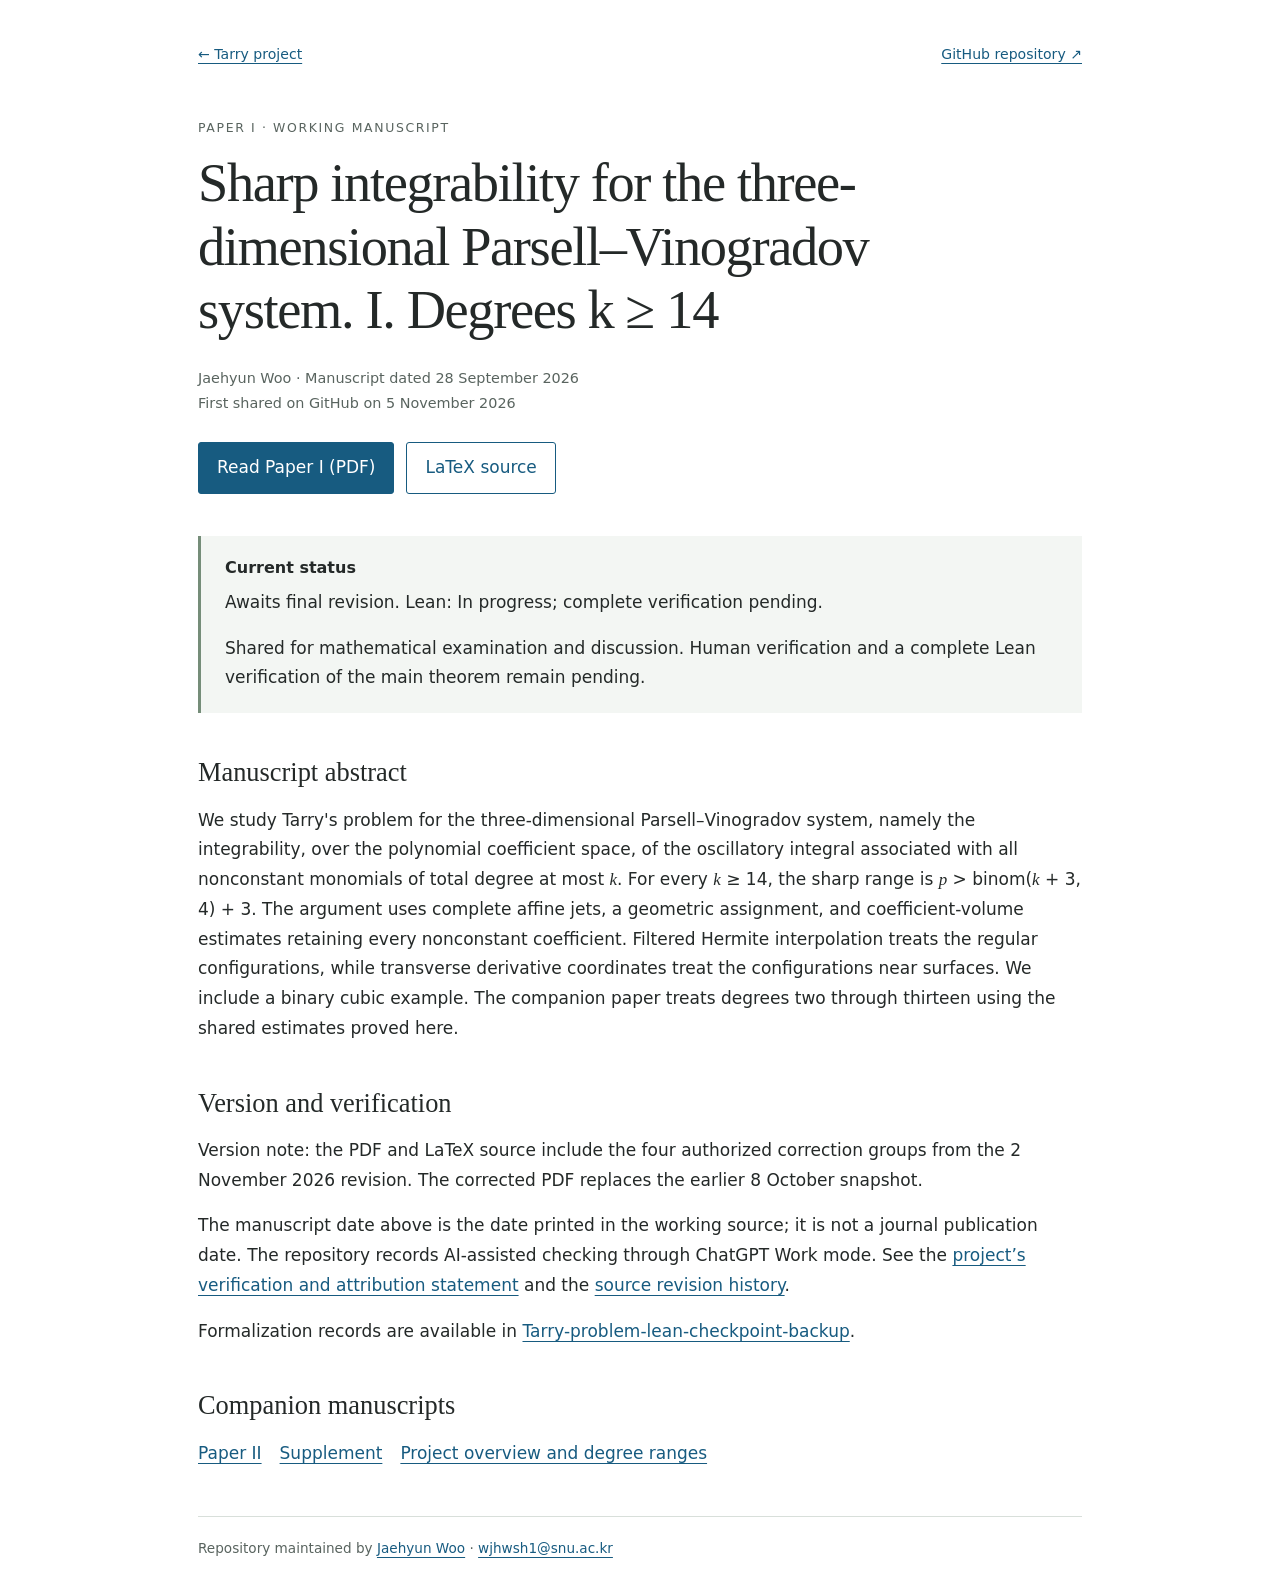
==== paper-i.html @ b6210d12 "Publish searchable Tarry project website and manuscript landing pages" ====
<!doctype html>
<html lang="en">
<head>
  <meta charset="utf-8">
  <meta name="viewport" content="width=device-width, initial-scale=1">
  <title>Sharp integrability for the three-dimensional Parsell–Vinogradov system. I. Degrees k ≥ 14</title>
  <meta name="description" content="Paper I in the three-dimensional Tarry project. Awaits final revision. In progress; complete verification pending.">
  <link rel="canonical" href="https://jaehwoo.github.io/3-dimensional-Tarry-s-problem/paper-i.html">
  <meta name="citation_title" content="Sharp integrability for the three-dimensional Parsell–Vinogradov system. I. Degrees k ≥ 14">
  <meta name="citation_author" content="Jaehyun Woo">
  <meta name="citation_publication_date" content="2026/09/28">
  <meta name="citation_pdf_url" content="https://jaehwoo.github.io/3-dimensional-Tarry-s-problem/Complete_Affine_Jets_I.pdf">
  <meta property="og:type" content="article">
  <meta property="og:title" content="Sharp integrability for the three-dimensional Parsell–Vinogradov system. I. Degrees k ≥ 14">
  <meta property="og:description" content="Paper I in the three-dimensional Tarry project. Awaits final revision. In progress; complete verification pending.">
  <meta property="og:url" content="https://jaehwoo.github.io/3-dimensional-Tarry-s-problem/paper-i.html">
  <link rel="stylesheet" href="style.css">
  <script type="application/ld+json">{"@context": "https://schema.org", "@type": "ScholarlyArticle", "headline": "Sharp integrability for the three-dimensional Parsell–Vinogradov system. I. Degrees k ≥ 14", "url": "https://jaehwoo.github.io/3-dimensional-Tarry-s-problem/paper-i.html", "description": "Paper I in the three-dimensional Tarry project. Awaits final revision. In progress; complete verification pending.", "dateCreated": "2026-09-28", "inLanguage": "en", "creativeWorkStatus": "Working manuscript; verification and revision pending", "encoding": {"@type": "MediaObject", "contentUrl": "https://jaehwoo.github.io/3-dimensional-Tarry-s-problem/Complete_Affine_Jets_I.pdf", "encodingFormat": "application/pdf"}, "isPartOf": {"@type": "CollectionPage", "url": "https://jaehwoo.github.io/3-dimensional-Tarry-s-problem/"}, "author": {"@type": "Person", "name": "Jaehyun Woo"}}</script>
</head>
<body>
  <a class="skip-link" href="#main">Skip to content</a>
  <div class="page">
    <header>
      <div class="topline"><a href="./">← Tarry project</a><a href="https://github.com/jaehwoo/3-dimensional-Tarry-s-problem">GitHub repository ↗</a></div>
      <p class="eyebrow">Paper I · Working manuscript</p>
      <h1>Sharp integrability for the three-dimensional Parsell–Vinogradov system. I. Degrees k ≥ 14</h1>
      <p class="byline">Jaehyun Woo · Manuscript dated 28 September 2026<br>First shared on GitHub on 5 November 2026</p>
    </header>
    <main id="main">
      <div class="downloads"><a class="button primary" href="Complete_Affine_Jets_I.pdf">Read Paper I (PDF)</a><a class="button" href="Complete_Affine_Jets_I.tex">LaTeX source</a></div>
      <section class="status" aria-labelledby="status-heading"><h2 id="status-heading">Current status</h2><p>Awaits final revision. Lean: In progress; complete verification pending.</p><p>Shared for mathematical examination and discussion. Human verification and a complete Lean verification of the main theorem remain pending.</p></section>
      <section aria-labelledby="abstract-heading"><h2 id="abstract-heading">Manuscript abstract</h2><p>We study Tarry&#x27;s problem for the three-dimensional Parsell–Vinogradov system, namely the integrability, over the polynomial coefficient space, of the oscillatory integral associated with all nonconstant monomials of total degree at most <var>k</var>. For every <var>k</var> ≥ 14, the sharp range is <var>p</var> &gt; binom(<var>k</var> + 3, 4) + 3. The argument uses complete affine jets, a geometric assignment, and coefficient-volume estimates retaining every nonconstant coefficient. Filtered Hermite interpolation treats the regular configurations, while transverse derivative coordinates treat the configurations near surfaces. We include a binary cubic example. The companion paper treats degrees two through thirteen using the shared estimates proved here.</p></section>
      <section aria-labelledby="version-heading"><h2 id="version-heading">Version and verification</h2><p>Version note: the PDF and LaTeX source include the four authorized correction groups from the 2 November 2026 revision. The corrected PDF replaces the earlier 8 October snapshot.</p><p>The manuscript date above is the date printed in the working source; it is not a journal publication date. The repository records AI-assisted checking through ChatGPT Work mode. See the <a href="./#verification">project’s verification and attribution statement</a> and the <a href="https://github.com/jaehwoo/3-dimensional-Tarry-s-problem/commits/main/Complete_Affine_Jets_I.tex">source revision history</a>.</p><p>Formalization records are available in <a href="https://github.com/jaehwoo/Tarry-problem-lean-checkpoint-backup">Tarry-problem-lean-checkpoint-backup</a>.</p></section>
      <section aria-labelledby="related-heading"><h2 id="related-heading">Companion manuscripts</h2><div class="links"><a href="paper-ii.html">Paper II</a><a href="supplement.html">Supplement</a><a href="./">Project overview and degree ranges</a></div></section>
    </main>
    <footer>Repository maintained by <a href="https://jaehwoo.github.io/">Jaehyun Woo</a> · <a href="mailto:wjhwsh1@snu.ac.kr">wjhwsh1@snu.ac.kr</a></footer>
  </div>
</body>
</html>
---- style.css ----
:root { color-scheme: light; --ink: #242928; --muted: #59645f; --link: #175b80; --line: #d8dfda; --paper: #fff; --wash: #f3f6f3; }
* { box-sizing: border-box; }
html { scroll-behavior: smooth; }
body { margin: 0; color: var(--ink); background: var(--paper); font: 17px/1.75 system-ui, -apple-system, BlinkMacSystemFont, "Segoe UI", sans-serif; }
.page { width: min(100%, 940px); margin: 0 auto; padding: 42px 28px 32px; }
a { color: var(--link); text-underline-offset: 4px; text-decoration-thickness: 1px; overflow-wrap: anywhere; }
a:hover { text-decoration-thickness: 2px; }
a:focus-visible { outline: 2px solid var(--link); outline-offset: 5px; }
.skip-link { position: absolute; top: -100px; left: 16px; background: white; padding: 8px 14px; }
.skip-link:focus { top: 8px; }
.topline { display: flex; justify-content: space-between; flex-wrap: wrap; gap: 8px 24px; margin-bottom: 50px; font-size: .88rem; }
.eyebrow { color: var(--muted); font-size: .78rem; letter-spacing: .13em; text-transform: uppercase; margin: 0 0 14px; }
h1 { margin: 0 0 24px; font: 500 clamp(2rem, 5.6vw, 3.4rem)/1.16 Georgia, "Times New Roman", serif; letter-spacing: -.025em; max-width: 850px; text-wrap: balance; }
h2 { margin: 0 0 16px; font: 500 1.65rem/1.3 Georgia, "Times New Roman", serif; }
h3 { margin: 0 0 7px; font-size: 1rem; }
p { margin: 0 0 16px; }
.lead { font-size: 1.13rem; max-width: 760px; }
.muted, .byline { color: var(--muted); }
.byline { font-size: .9rem; }
nav { display: flex; flex-wrap: wrap; gap: 8px 25px; padding: 20px 0; margin-top: 28px; border-top: 1px solid var(--line); border-bottom: 1px solid var(--line); font-size: .92rem; }
section { margin-top: 42px; scroll-margin-top: 20px; }
.status { border-left: 3px solid #758d79; background: var(--wash); padding: 20px 24px; }
.status p:last-child { margin: 0; }
.status h2 { font: 650 1rem/1.5 system-ui, sans-serif; margin-bottom: 8px; }
.equation { text-align: center; padding: 18px 12px; margin: 22px 0; border-top: 1px solid var(--line); border-bottom: 1px solid var(--line); font-size: clamp(1rem, 3vw, 1.4rem); overflow-x: auto; }
math { font-family: "STIX Two Math", "Cambria Math", math; }
var { font-family: Georgia, "Times New Roman", serif; }
.table-wrap { overflow-x: auto; }
table { width: 100%; border-collapse: collapse; font-size: .92rem; text-align: left; }
caption { text-align: left; margin-bottom: 12px; color: var(--muted); }
th, td { padding: 15px 14px 15px 0; vertical-align: top; border-bottom: 1px solid var(--line); }
thead th { font-size: .78rem; text-transform: uppercase; letter-spacing: .07em; color: var(--muted); }
tbody th { min-width: 115px; }
td:last-child { min-width: 155px; }
.links { display: flex; flex-wrap: wrap; gap: 7px 18px; margin-top: 10px; }
.downloads { display: flex; flex-wrap: wrap; gap: 12px; margin: 26px 0; }
.button { padding: 10px 18px; border: 1px solid var(--link); border-radius: 3px; text-decoration: none; }
.button.primary { color: white; background: var(--link); }
.button:hover { box-shadow: 0 0 0 1px var(--link); }
.roadmap { padding-left: 24px; }
.roadmap li { padding: 0 0 14px 7px; }
footer { margin-top: 48px; padding-top: 20px; border-top: 1px solid var(--line); font-size: .85rem; color: var(--muted); }
@media (max-width: 550px) { .page { padding: 26px 20px; } .topline { margin-bottom: 34px; } section { margin-top: 32px; } .status { padding: 16px 18px; } }
@media (prefers-reduced-motion: reduce) { html { scroll-behavior: auto; } }
@media print { nav, .topline, .skip-link { display: none; } .page { width: auto; padding: 0; } section { break-inside: avoid; } }
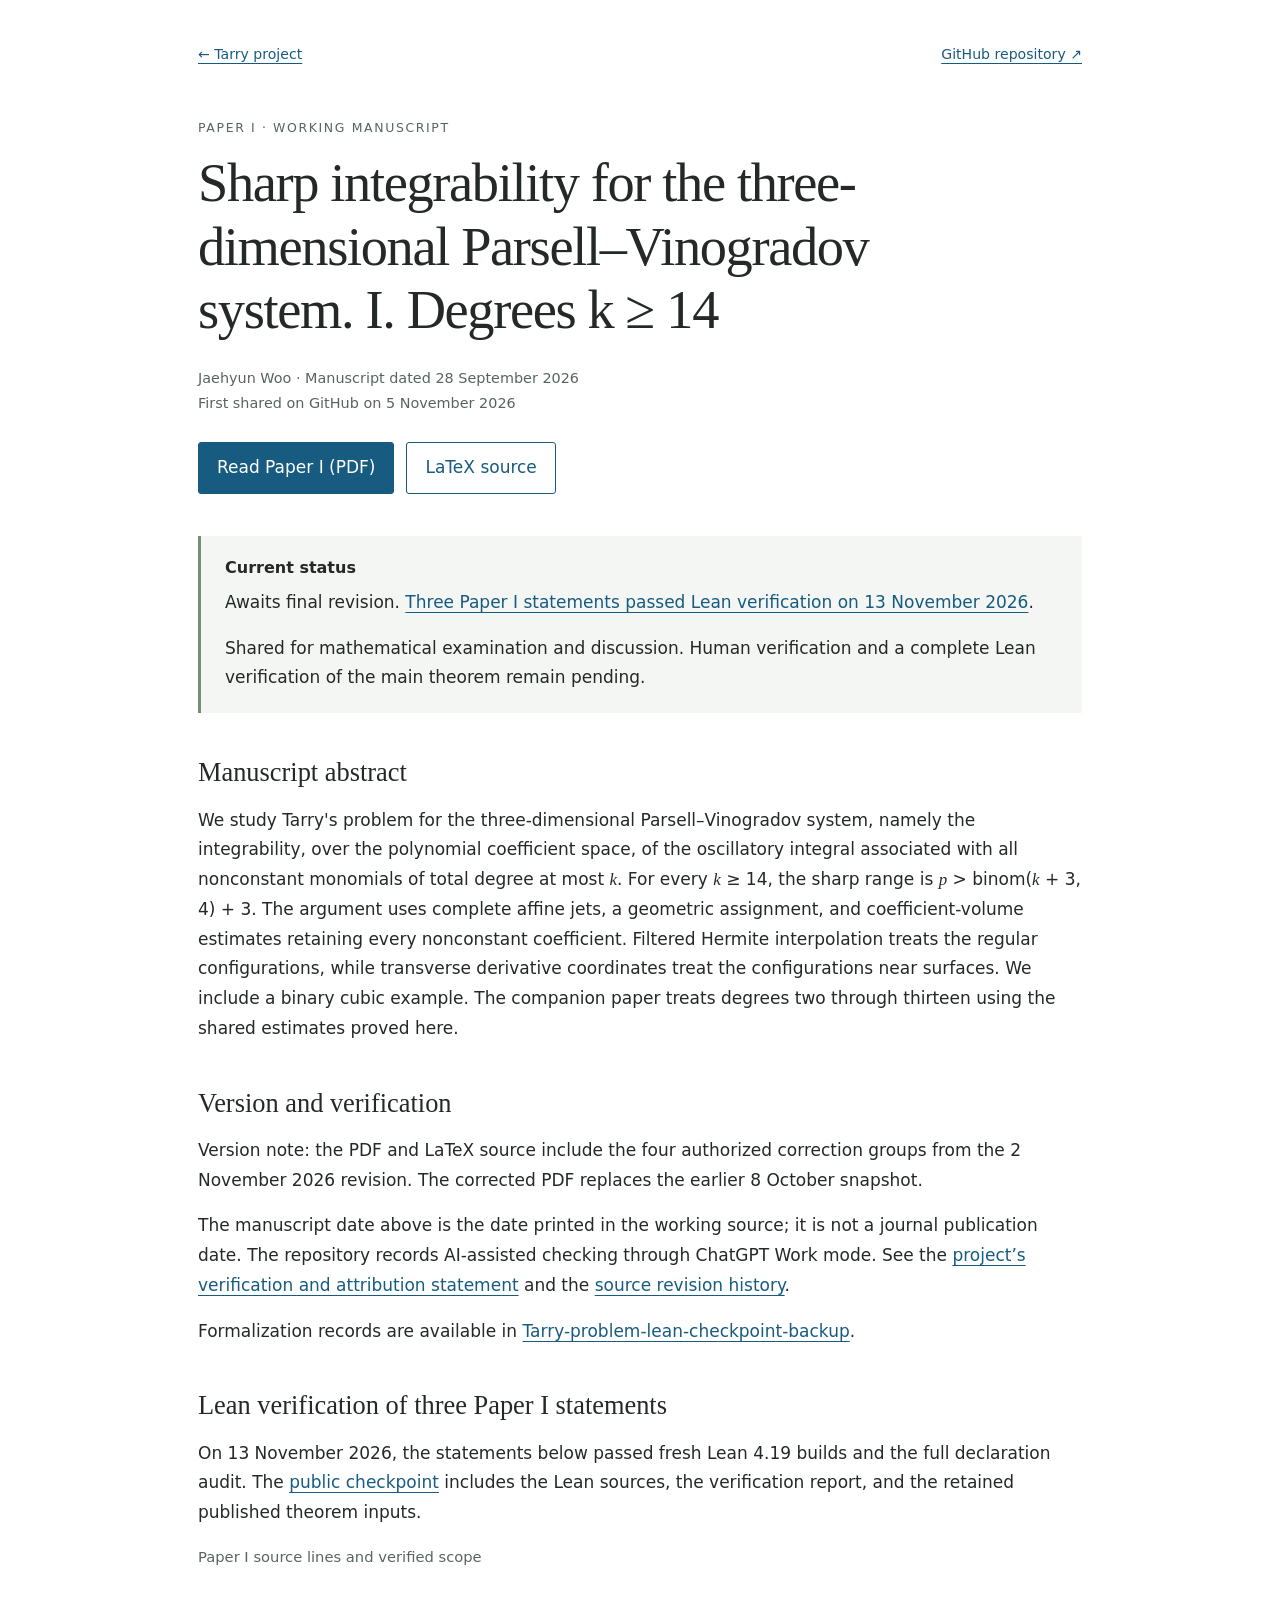
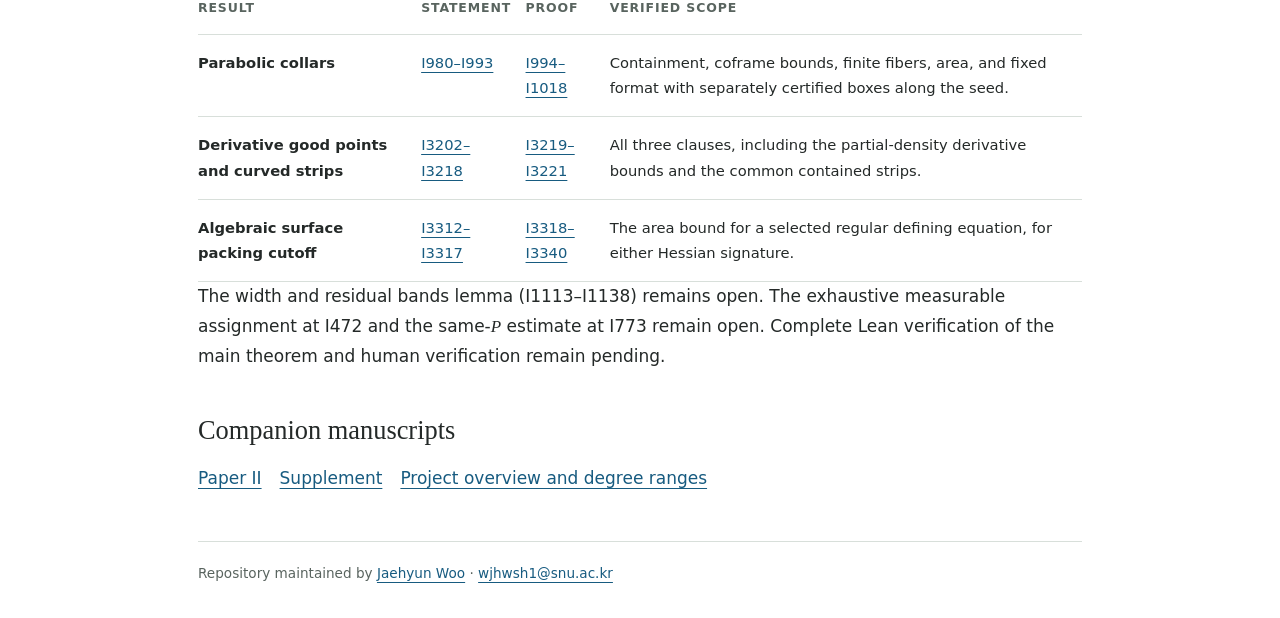
==== commit 97daf4ed: "Record three verified Paper I statements on the project site" ====
--- a/paper-i.html
+++ b/paper-i.html
@@ -28,9 +28,23 @@
     </header>
     <main id="main">
       <div class="downloads"><a class="button primary" href="Complete_Affine_Jets_I.pdf">Read Paper I (PDF)</a><a class="button" href="Complete_Affine_Jets_I.tex">LaTeX source</a></div>
-      <section class="status" aria-labelledby="status-heading"><h2 id="status-heading">Current status</h2><p>Awaits final revision. Lean: In progress; complete verification pending.</p><p>Shared for mathematical examination and discussion. Human verification and a complete Lean verification of the main theorem remain pending.</p></section>
+      <section class="status" aria-labelledby="status-heading"><h2 id="status-heading">Current status</h2><p>Awaits final revision. <a href="#lean-verification">Three Paper I statements passed Lean verification on 13 November 2026</a>.</p><p>Shared for mathematical examination and discussion. Human verification and a complete Lean verification of the main theorem remain pending.</p></section>
       <section aria-labelledby="abstract-heading"><h2 id="abstract-heading">Manuscript abstract</h2><p>We study Tarry&#x27;s problem for the three-dimensional Parsell–Vinogradov system, namely the integrability, over the polynomial coefficient space, of the oscillatory integral associated with all nonconstant monomials of total degree at most <var>k</var>. For every <var>k</var> ≥ 14, the sharp range is <var>p</var> &gt; binom(<var>k</var> + 3, 4) + 3. The argument uses complete affine jets, a geometric assignment, and coefficient-volume estimates retaining every nonconstant coefficient. Filtered Hermite interpolation treats the regular configurations, while transverse derivative coordinates treat the configurations near surfaces. We include a binary cubic example. The companion paper treats degrees two through thirteen using the shared estimates proved here.</p></section>
       <section aria-labelledby="version-heading"><h2 id="version-heading">Version and verification</h2><p>Version note: the PDF and LaTeX source include the four authorized correction groups from the 2 November 2026 revision. The corrected PDF replaces the earlier 8 October snapshot.</p><p>The manuscript date above is the date printed in the working source; it is not a journal publication date. The repository records AI-assisted checking through ChatGPT Work mode. See the <a href="./#verification">project’s verification and attribution statement</a> and the <a href="https://github.com/jaehwoo/3-dimensional-Tarry-s-problem/commits/main/Complete_Affine_Jets_I.tex">source revision history</a>.</p><p>Formalization records are available in <a href="https://github.com/jaehwoo/Tarry-problem-lean-checkpoint-backup">Tarry-problem-lean-checkpoint-backup</a>.</p></section>
+      <section id="lean-verification" aria-labelledby="lean-verification-heading">
+        <h2 id="lean-verification-heading">Lean verification of three Paper I statements</h2>
+        <p>On 13 November 2026, the statements below passed fresh Lean 4.19 builds and the full declaration audit. The <a href="https://github.com/jaehwoo/Tarry-problem-lean-checkpoint-backup/tree/main/verification-20261113-second-portfolio">public checkpoint</a> includes the Lean sources, the verification report, and the retained published theorem inputs.</p>
+        <div class="table-wrap"><table>
+          <caption>Paper I source lines and verified scope</caption>
+          <thead><tr><th scope="col">Result</th><th scope="col">Statement</th><th scope="col">Proof</th><th scope="col">Verified scope</th></tr></thead>
+          <tbody>
+            <tr><th scope="row">Parabolic collars</th><td><a href="https://github.com/jaehwoo/3-dimensional-Tarry-s-problem/blob/cc2c28164c36429d4083d4fe07144bb156ad26ed/Complete_Affine_Jets_I.tex#L980-L993">I980–I993</a></td><td><a href="https://github.com/jaehwoo/3-dimensional-Tarry-s-problem/blob/cc2c28164c36429d4083d4fe07144bb156ad26ed/Complete_Affine_Jets_I.tex#L994-L1018">I994–I1018</a></td><td>Containment, coframe bounds, finite fibers, area, and fixed format with separately certified boxes along the seed.</td></tr>
+            <tr><th scope="row">Derivative good points and curved strips</th><td><a href="https://github.com/jaehwoo/3-dimensional-Tarry-s-problem/blob/cc2c28164c36429d4083d4fe07144bb156ad26ed/Complete_Affine_Jets_I.tex#L3202-L3218">I3202–I3218</a></td><td><a href="https://github.com/jaehwoo/3-dimensional-Tarry-s-problem/blob/cc2c28164c36429d4083d4fe07144bb156ad26ed/Complete_Affine_Jets_I.tex#L3219-L3221">I3219–I3221</a></td><td>All three clauses, including the partial-density derivative bounds and the common contained strips.</td></tr>
+            <tr><th scope="row">Algebraic surface packing cutoff</th><td><a href="https://github.com/jaehwoo/3-dimensional-Tarry-s-problem/blob/cc2c28164c36429d4083d4fe07144bb156ad26ed/Complete_Affine_Jets_I.tex#L3312-L3317">I3312–I3317</a></td><td><a href="https://github.com/jaehwoo/3-dimensional-Tarry-s-problem/blob/cc2c28164c36429d4083d4fe07144bb156ad26ed/Complete_Affine_Jets_I.tex#L3318-L3340">I3318–I3340</a></td><td>The area bound for a selected regular defining equation, for either Hessian signature.</td></tr>
+          </tbody>
+        </table></div>
+        <p>The width and residual bands lemma (I1113–I1138) remains open. The exhaustive measurable assignment at I472 and the same-<var>P</var> estimate at I773 remain open. Complete Lean verification of the main theorem and human verification remain pending.</p>
+      </section>
       <section aria-labelledby="related-heading"><h2 id="related-heading">Companion manuscripts</h2><div class="links"><a href="paper-ii.html">Paper II</a><a href="supplement.html">Supplement</a><a href="./">Project overview and degree ranges</a></div></section>
     </main>
     <footer>Repository maintained by <a href="https://jaehwoo.github.io/">Jaehyun Woo</a> · <a href="mailto:wjhwsh1@snu.ac.kr">wjhwsh1@snu.ac.kr</a></footer>
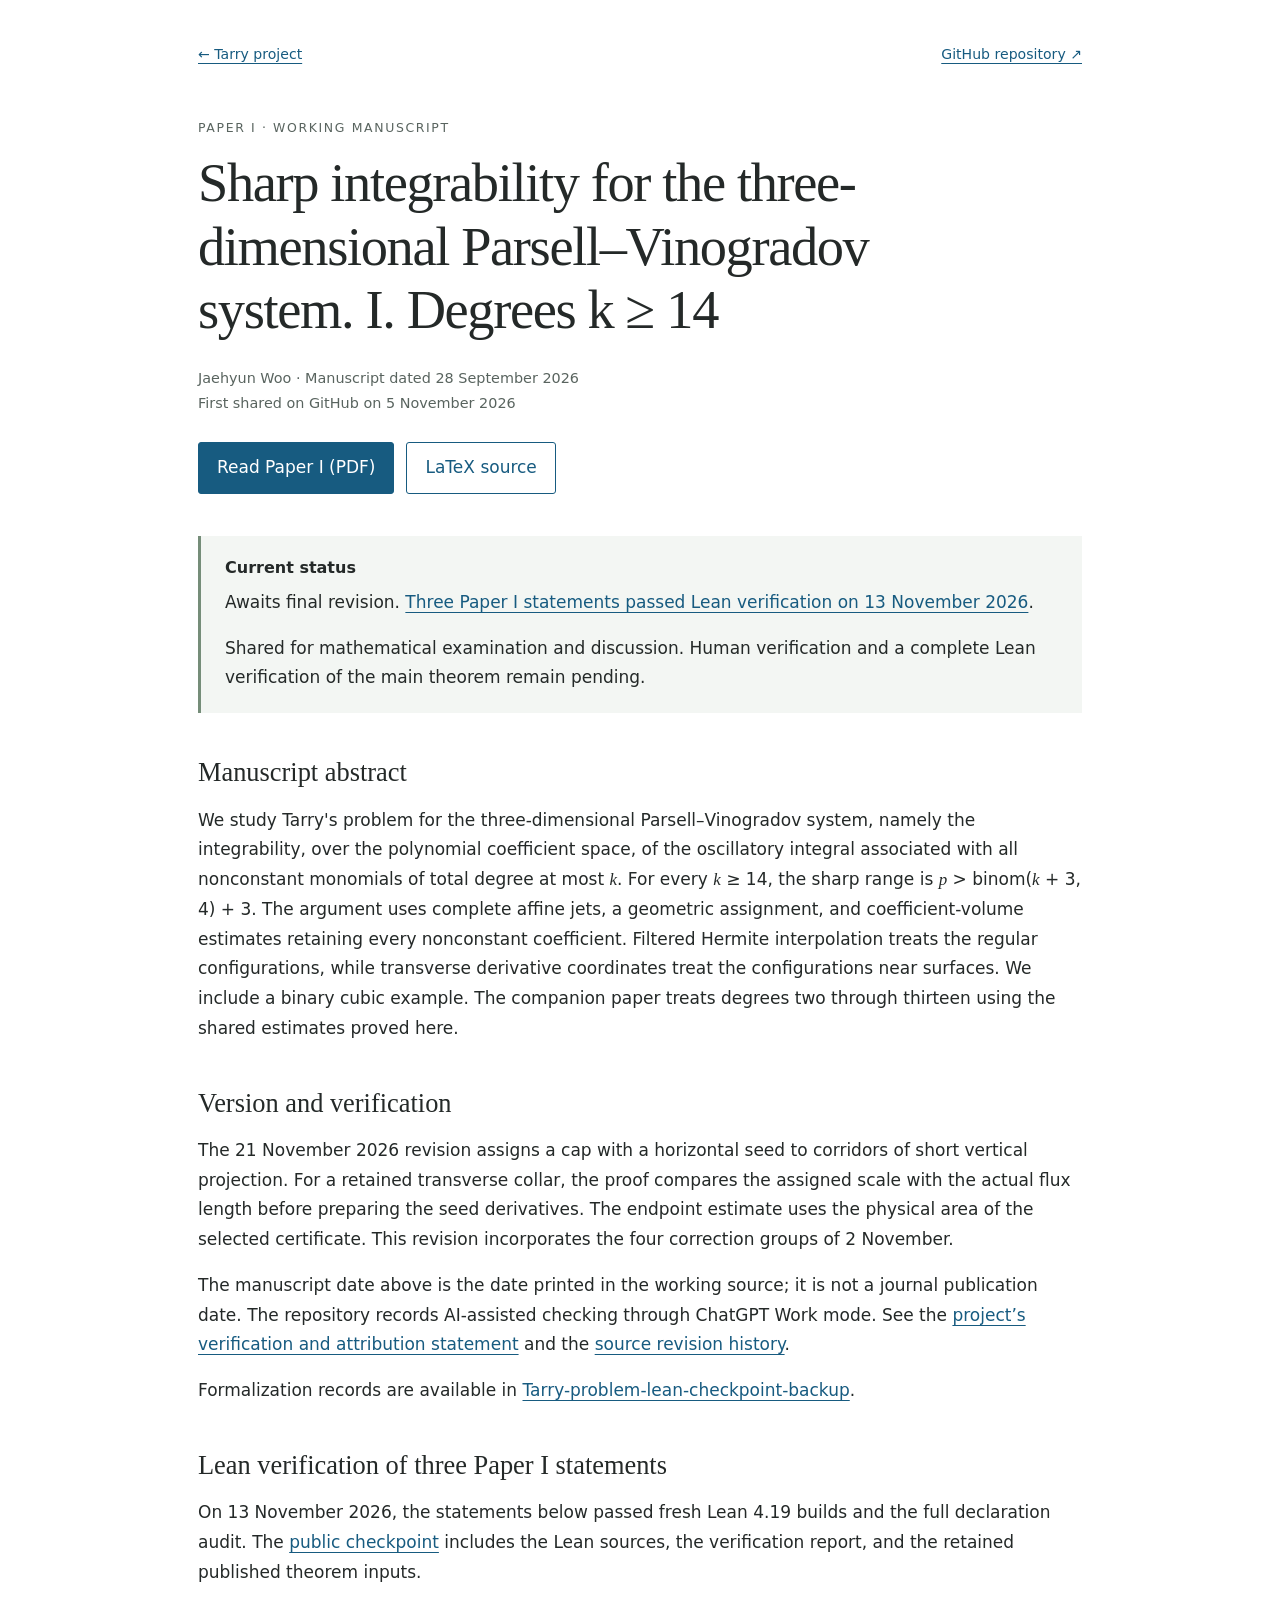
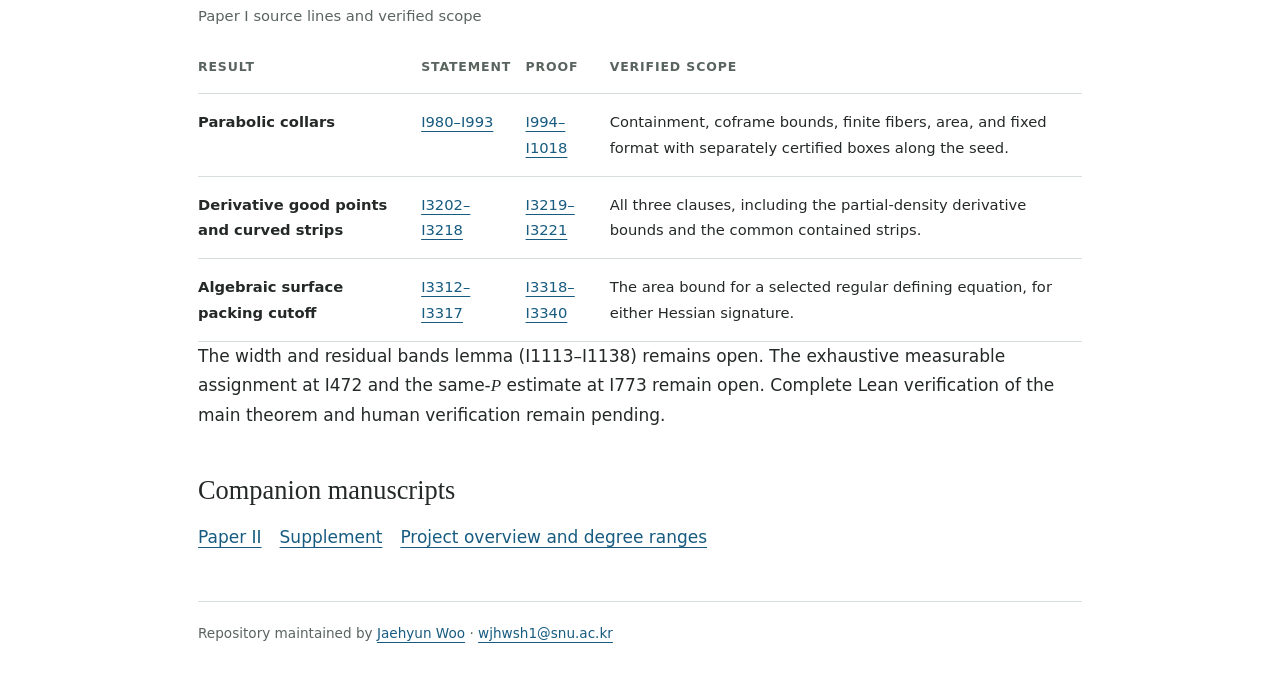
==== commit f960e063: "Use the selected cap or transverse collar in Paper I preparation" ====
--- a/paper-i.html
+++ b/paper-i.html
@@ -30,7 +30,7 @@
       <div class="downloads"><a class="button primary" href="Complete_Affine_Jets_I.pdf">Read Paper I (PDF)</a><a class="button" href="Complete_Affine_Jets_I.tex">LaTeX source</a></div>
       <section class="status" aria-labelledby="status-heading"><h2 id="status-heading">Current status</h2><p>Awaits final revision. <a href="#lean-verification">Three Paper I statements passed Lean verification on 13 November 2026</a>.</p><p>Shared for mathematical examination and discussion. Human verification and a complete Lean verification of the main theorem remain pending.</p></section>
       <section aria-labelledby="abstract-heading"><h2 id="abstract-heading">Manuscript abstract</h2><p>We study Tarry&#x27;s problem for the three-dimensional Parsell–Vinogradov system, namely the integrability, over the polynomial coefficient space, of the oscillatory integral associated with all nonconstant monomials of total degree at most <var>k</var>. For every <var>k</var> ≥ 14, the sharp range is <var>p</var> &gt; binom(<var>k</var> + 3, 4) + 3. The argument uses complete affine jets, a geometric assignment, and coefficient-volume estimates retaining every nonconstant coefficient. Filtered Hermite interpolation treats the regular configurations, while transverse derivative coordinates treat the configurations near surfaces. We include a binary cubic example. The companion paper treats degrees two through thirteen using the shared estimates proved here.</p></section>
-      <section aria-labelledby="version-heading"><h2 id="version-heading">Version and verification</h2><p>Version note: the PDF and LaTeX source include the four authorized correction groups from the 2 November 2026 revision. The corrected PDF replaces the earlier 8 October snapshot.</p><p>The manuscript date above is the date printed in the working source; it is not a journal publication date. The repository records AI-assisted checking through ChatGPT Work mode. See the <a href="./#verification">project’s verification and attribution statement</a> and the <a href="https://github.com/jaehwoo/3-dimensional-Tarry-s-problem/commits/main/Complete_Affine_Jets_I.tex">source revision history</a>.</p><p>Formalization records are available in <a href="https://github.com/jaehwoo/Tarry-problem-lean-checkpoint-backup">Tarry-problem-lean-checkpoint-backup</a>.</p></section>
+      <section aria-labelledby="version-heading"><h2 id="version-heading">Version and verification</h2><p>The 21 November 2026 revision assigns a cap with a horizontal seed to corridors of short vertical projection. For a retained transverse collar, the proof compares the assigned scale with the actual flux length before preparing the seed derivatives. The endpoint estimate uses the physical area of the selected certificate. This revision incorporates the four correction groups of 2 November.</p><p>The manuscript date above is the date printed in the working source; it is not a journal publication date. The repository records AI-assisted checking through ChatGPT Work mode. See the <a href="./#verification">project’s verification and attribution statement</a> and the <a href="https://github.com/jaehwoo/3-dimensional-Tarry-s-problem/commits/main/Complete_Affine_Jets_I.tex">source revision history</a>.</p><p>Formalization records are available in <a href="https://github.com/jaehwoo/Tarry-problem-lean-checkpoint-backup">Tarry-problem-lean-checkpoint-backup</a>.</p></section>
       <section id="lean-verification" aria-labelledby="lean-verification-heading">
         <h2 id="lean-verification-heading">Lean verification of three Paper I statements</h2>
         <p>On 13 November 2026, the statements below passed fresh Lean 4.19 builds and the full declaration audit. The <a href="https://github.com/jaehwoo/Tarry-problem-lean-checkpoint-backup/tree/main/verification-20261113-second-portfolio">public checkpoint</a> includes the Lean sources, the verification report, and the retained published theorem inputs.</p>
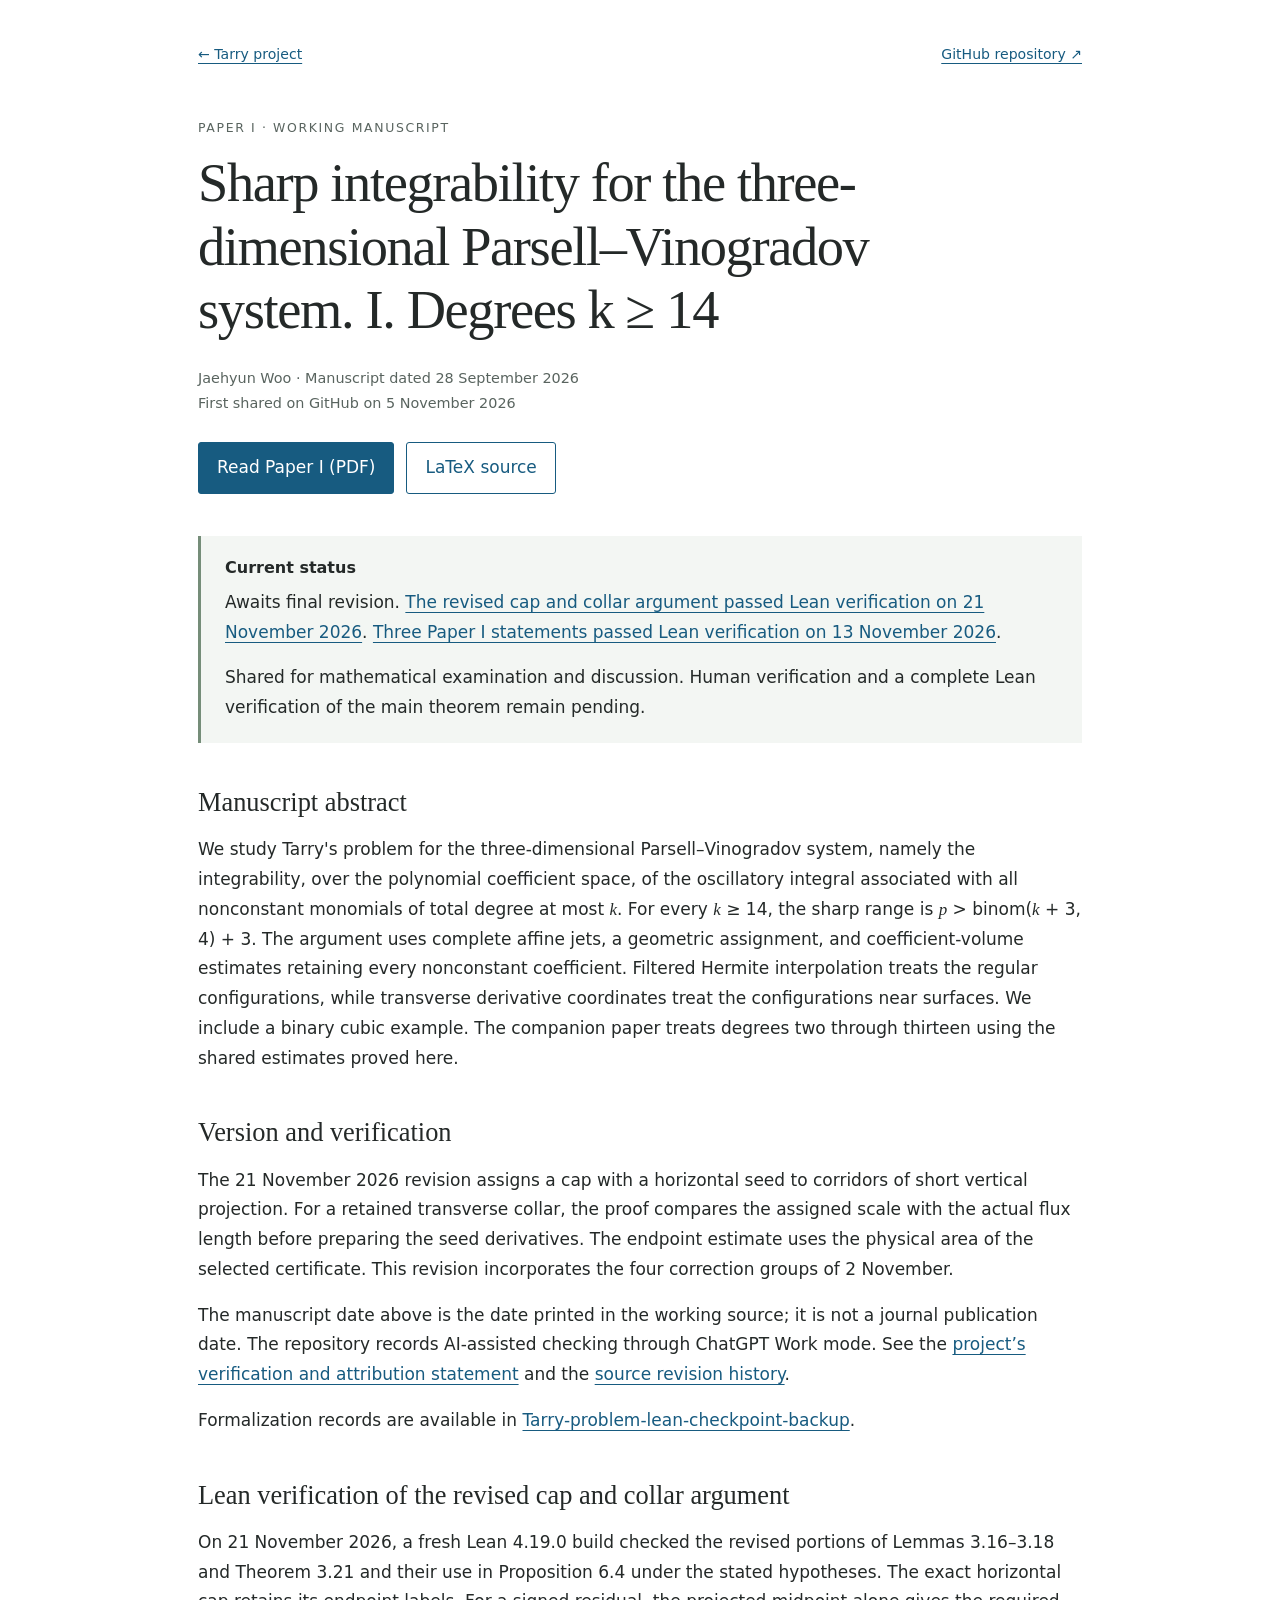
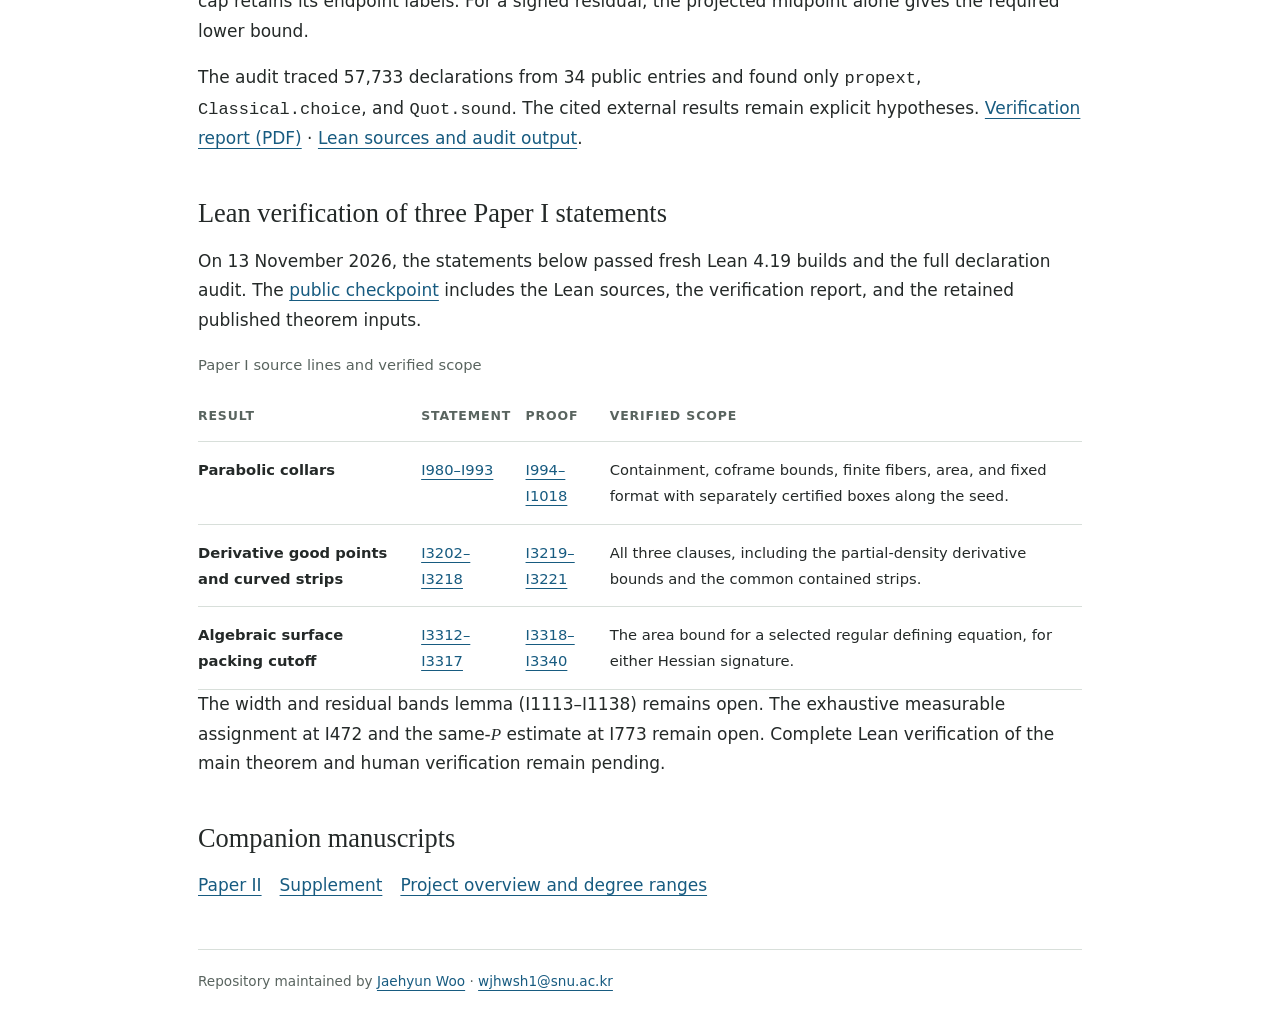
==== commit 2c1662b1: "Record Lean verification of the revised Paper I collar argument on Pages" ====
--- a/paper-i.html
+++ b/paper-i.html
@@ -28,9 +28,14 @@
     </header>
     <main id="main">
       <div class="downloads"><a class="button primary" href="Complete_Affine_Jets_I.pdf">Read Paper I (PDF)</a><a class="button" href="Complete_Affine_Jets_I.tex">LaTeX source</a></div>
-      <section class="status" aria-labelledby="status-heading"><h2 id="status-heading">Current status</h2><p>Awaits final revision. <a href="#lean-verification">Three Paper I statements passed Lean verification on 13 November 2026</a>.</p><p>Shared for mathematical examination and discussion. Human verification and a complete Lean verification of the main theorem remain pending.</p></section>
+      <section class="status" aria-labelledby="status-heading"><h2 id="status-heading">Current status</h2><p>Awaits final revision. <a href="#collar-verification">The revised cap and collar argument passed Lean verification on 21 November 2026</a>. <a href="#lean-verification">Three Paper I statements passed Lean verification on 13 November 2026</a>.</p><p>Shared for mathematical examination and discussion. Human verification and a complete Lean verification of the main theorem remain pending.</p></section>
       <section aria-labelledby="abstract-heading"><h2 id="abstract-heading">Manuscript abstract</h2><p>We study Tarry&#x27;s problem for the three-dimensional Parsell–Vinogradov system, namely the integrability, over the polynomial coefficient space, of the oscillatory integral associated with all nonconstant monomials of total degree at most <var>k</var>. For every <var>k</var> ≥ 14, the sharp range is <var>p</var> &gt; binom(<var>k</var> + 3, 4) + 3. The argument uses complete affine jets, a geometric assignment, and coefficient-volume estimates retaining every nonconstant coefficient. Filtered Hermite interpolation treats the regular configurations, while transverse derivative coordinates treat the configurations near surfaces. We include a binary cubic example. The companion paper treats degrees two through thirteen using the shared estimates proved here.</p></section>
       <section aria-labelledby="version-heading"><h2 id="version-heading">Version and verification</h2><p>The 21 November 2026 revision assigns a cap with a horizontal seed to corridors of short vertical projection. For a retained transverse collar, the proof compares the assigned scale with the actual flux length before preparing the seed derivatives. The endpoint estimate uses the physical area of the selected certificate. This revision incorporates the four correction groups of 2 November.</p><p>The manuscript date above is the date printed in the working source; it is not a journal publication date. The repository records AI-assisted checking through ChatGPT Work mode. See the <a href="./#verification">project’s verification and attribution statement</a> and the <a href="https://github.com/jaehwoo/3-dimensional-Tarry-s-problem/commits/main/Complete_Affine_Jets_I.tex">source revision history</a>.</p><p>Formalization records are available in <a href="https://github.com/jaehwoo/Tarry-problem-lean-checkpoint-backup">Tarry-problem-lean-checkpoint-backup</a>.</p></section>
+      <section id="collar-verification" aria-labelledby="collar-heading">
+        <h2 id="collar-heading">Lean verification of the revised cap and collar argument</h2>
+        <p>On 21 November 2026, a fresh Lean 4.19.0 build checked the revised portions of Lemmas 3.16–3.18 and Theorem 3.21 and their use in Proposition 6.4 under the stated hypotheses. The exact horizontal cap retains its endpoint labels. For a signed residual, the projected midpoint alone gives the required lower bound.</p>
+        <p>The audit traced 57,733 declarations from 34 public entries and found only <code>propext</code>, <code>Classical.choice</code>, and <code>Quot.sound</code>. The cited external results remain explicit hypotheses. <a href="verification/Paper_I_Collar_Lean_Verification.pdf">Verification report (PDF)</a> · <a href="https://github.com/jaehwoo/Tarry-problem-lean-checkpoint-backup/tree/8bc3781e18bc13ec128e829011d42923fabcd91c/verification-20261121-collar">Lean sources and audit output</a>.</p>
+      </section>
       <section id="lean-verification" aria-labelledby="lean-verification-heading">
         <h2 id="lean-verification-heading">Lean verification of three Paper I statements</h2>
         <p>On 13 November 2026, the statements below passed fresh Lean 4.19 builds and the full declaration audit. The <a href="https://github.com/jaehwoo/Tarry-problem-lean-checkpoint-backup/tree/main/verification-20261113-second-portfolio">public checkpoint</a> includes the Lean sources, the verification report, and the retained published theorem inputs.</p>
